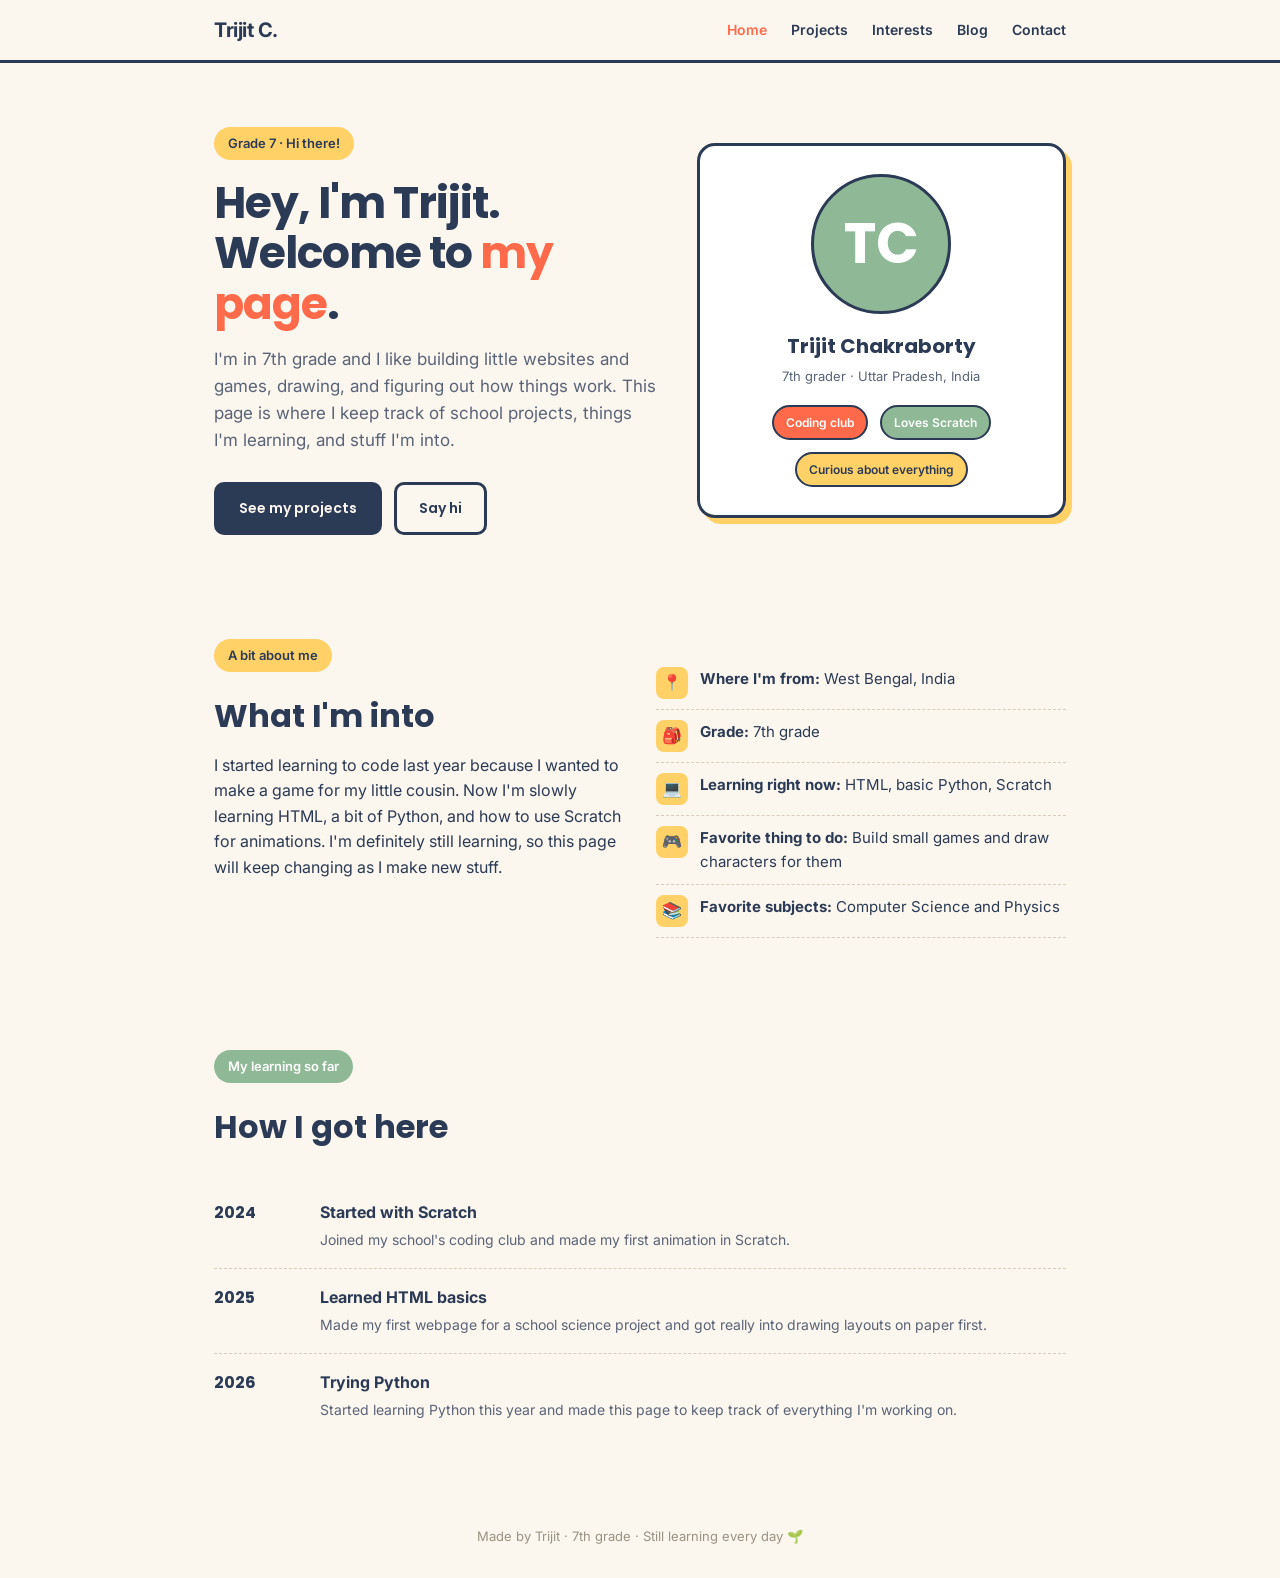
==== index.html @ 59e51087 "Add files via upload" ====
<!DOCTYPE html>
<html lang="en">
<head>
  <meta charset="UTF-8">
  <meta name="viewport" content="width=device-width, initial-scale=1.0">
  <title>Trijit Chakraborty</title>
  <link href="https://fonts.googleapis.com/css2?family=Poppins:wght@500;600;700&family=Inter:wght@400;500;600&display=swap" rel="stylesheet">
  <link rel="stylesheet" href="style.css">
</head>
<body>

<nav>
  <div class="wrap">
    <a href="index.html" class="logo">Trijit C.</a>
    <div class="nav-links">
      <a href="index.html" class="active">Home</a>
      <a href="projects.html">Projects</a>
      <a href="interests.html">Interests</a>
      <a href="blog.html">Blog</a>
      <a href="contact.html">Contact</a>
    </div>
  </div>
</nav>

<header class="hero">
  <div class="wrap hero-grid">
    <div>
      <span class="eyebrow">Grade 7 · Hi there!</span>
      <h1>Hey, I'm Trijit.<br>Welcome to <span>my page</span>.</h1>
      <p class="lead">I'm in 7th grade and I like building little websites and games, drawing, and figuring out how things work. This page is where I keep track of school projects, things I'm learning, and stuff I'm into.</p>
      <div class="btn-row">
        <a href="projects.html" class="btn btn-primary">See my projects</a>
        <a href="contact.html" class="btn btn-secondary">Say hi</a>
      </div>
    </div>
    <div class="avatar-card">
      <div class="avatar-circle">TC</div>
      <h3>Trijit Chakraborty</h3>
      <p>7th grader · Uttar Pradesh, India</p>
      <div class="sticker-row">
        <span class="sticker coral">Coding club</span>
        <span class="sticker sage">Loves Scratch</span>
        <span class="sticker yellow">Curious about everything</span>
      </div>
    </div>
  </div>
</header>

<section id="about">
  <div class="wrap about-grid">
    <div>
      <span class="eyebrow">A bit about me</span>
      <h2>What I'm into</h2>
      <p>I started learning to code last year because I wanted to make a game for my little cousin. Now I'm slowly learning HTML, a bit of Python, and how to use Scratch for animations. I'm definitely still learning, so this page will keep changing as I make new stuff.</p>
    </div>
    <ul class="fact-list">
      <li><div class="icon-box">📍</div><div><strong>Where I'm from:</strong> West Bengal, India</div></li>
      <li><div class="icon-box">🎒</div><div><strong>Grade:</strong> 7th grade</div></li>
      <li><div class="icon-box">💻</div><div><strong>Learning right now:</strong> HTML, basic Python, Scratch</div></li>
      <li><div class="icon-box">🎮</div><div><strong>Favorite thing to do:</strong> Build small games and draw characters for them</div></li>
      <li><div class="icon-box">📚</div><div><strong>Favorite subjects:</strong> Computer Science and Physics</div></li>
    </ul>
  </div>
</section>

<section id="timeline">
  <div class="wrap">
    <div class="section-head">
      <span class="eyebrow">My learning so far</span>
      <h2>How I got here</h2>
    </div>
    <div class="timeline">
      <div class="timeline-item">
        <div class="year">2024</div>
        <div>
          <h4>Started with Scratch</h4>
          <p>Joined my school's coding club and made my first animation in Scratch.</p>
        </div>
      </div>
      <div class="timeline-item">
        <div class="year">2025</div>
        <div>
          <h4>Learned HTML basics</h4>
          <p>Made my first webpage for a school science project and got really into drawing layouts on paper first.</p>
        </div>
      </div>
      <div class="timeline-item">
        <div class="year">2026</div>
        <div>
          <h4>Trying Python</h4>
          <p>Started learning Python this year and made this page to keep track of everything I'm working on.</p>
        </div>
      </div>
    </div>
  </div>
</section>

<footer>
  Made by Trijit · 7th grade · Still learning every day 🌱
</footer>

</body>
</html>
---- style.css ----
* { margin: 0; padding: 0; box-sizing: border-box; }
body {
  font-family: 'Inter', sans-serif;
  background: #FBF6EE;
  color: #2B3A55;
  line-height: 1.6;
}
h1, h2, h3, .display { font-family: 'Poppins', sans-serif; }

.wrap { max-width: 900px; margin: 0 auto; padding: 0 24px; }
section { padding: 56px 0; }

/* nav */
nav { position: sticky; top: 0; z-index: 50; background: #FBF6EE; border-bottom: 3px solid #2B3A55; }
nav .wrap { display: flex; align-items: center; justify-content: space-between; padding: 14px 24px; }
.logo { font-weight: 700; font-size: 20px; letter-spacing: -0.5px; text-decoration: none; color: #2B3A55; }
.nav-links { display: flex; gap: 24px; font-weight: 600; font-size: 14px; }
.nav-links a { color: #2B3A55; text-decoration: none; }
.nav-links a:hover, .nav-links a.active { color: #FF6B4A; }

/* hero */
.hero { padding: 64px 0 48px; }
.hero-grid { display: grid; grid-template-columns: 1.2fr 1fr; gap: 40px; align-items: center; }
.eyebrow {
  display: inline-block; background: #FFD166; color: #2B3A55;
  font-weight: 600; font-size: 13px; padding: 6px 14px; border-radius: 999px; margin-bottom: 18px;
}
.hero h1 { font-size: 44px; font-weight: 700; line-height: 1.15; letter-spacing: -1px; }
.hero h1 span { color: #FF6B4A; }
.hero p.lead { font-size: 17px; color: #5A6478; margin-top: 16px; max-width: 480px; }
.btn-row { display: flex; gap: 12px; margin-top: 28px; flex-wrap: wrap; }
.btn {
  font-family: 'Poppins', sans-serif; font-weight: 600; font-size: 14px;
  padding: 12px 22px; border-radius: 10px; text-decoration: none; display: inline-block;
  border: 3px solid #2B3A55; transition: transform 0.15s ease;
}
.btn:hover { transform: translateY(-2px); }
.btn-primary { background: #2B3A55; color: #FBF6EE; }
.btn-secondary { background: transparent; color: #2B3A55; }

/* avatar card */
.avatar-card {
  background: #fff; border: 3px solid #2B3A55; border-radius: 18px; padding: 28px;
  text-align: center; box-shadow: 6px 6px 0 #FFD166;
}
.avatar-circle {
  width: 140px; height: 140px; margin: 0 auto 16px; border-radius: 50%;
  background: #8FB996; border: 3px solid #2B3A55;
  display: flex; align-items: center; justify-content: center;
  font-size: 56px; font-weight: 700; color: #fff; font-family: 'Poppins', sans-serif;
}
.avatar-card h3 { font-size: 20px; }
.avatar-card p { font-size: 13px; color: #5A6478; margin-top: 4px; }

/* stickers */
.sticker-row { display: flex; gap: 12px; flex-wrap: wrap; justify-content: center; margin-top: 18px; }
.sticker { font-size: 12px; font-weight: 600; padding: 6px 12px; border-radius: 999px; border: 2px solid #2B3A55; }
.sticker.coral { background: #FF6B4A; color: #fff; }
.sticker.sage { background: #8FB996; color: #fff; }
.sticker.yellow { background: #FFD166; color: #2B3A55; }

/* about */
.about-grid { display: grid; grid-template-columns: 1fr 1fr; gap: 32px; align-items: start; }
.about-grid h2 { font-size: 32px; margin-bottom: 12px; }
.fact-list { list-style: none; margin-top: 18px; }
.fact-list li {
  display: flex; gap: 12px; align-items: flex-start;
  padding: 10px 0; border-bottom: 1px dashed #D8CDBB; font-size: 15px;
}
.fact-list li .icon-box {
  flex-shrink: 0; width: 32px; height: 32px; border-radius: 8px;
  background: #FFD166; display: flex; align-items: center; justify-content: center; font-size: 16px;
}

/* section heading */
.section-head { margin-bottom: 32px; }
.section-head .eyebrow { background: #8FB996; color: #fff; }
.section-head h2 { font-size: 32px; }
.section-head p { color: #5A6478; margin-top: 8px; font-size: 15px; }

/* projects */
.project-grid { display: grid; grid-template-columns: repeat(auto-fit, minmax(240px, 1fr)); gap: 20px; }
.project-card { background: #fff; border: 3px solid #2B3A55; border-radius: 16px; padding: 22px; }
.project-card .tag { display: inline-block; font-size: 11px; font-weight: 600; padding: 4px 10px; border-radius: 999px; margin-bottom: 12px; }
.tag.school { background: #E6F1FB; color: #185FA5; }
.tag.club { background: #FAEEDA; color: #854F0B; }
.tag.hobby { background: #FBEAF0; color: #993556; }
.project-card h3 { font-size: 18px; margin-bottom: 6px; }
.project-card p { font-size: 14px; color: #5A6478; }
.project-card .status { margin-top: 14px; font-size: 12px; font-weight: 600; color: #8FB996; }

/* timeline */
.timeline { margin-top: 12px; }
.timeline-item { display: grid; grid-template-columns: 90px 1fr; gap: 16px; padding: 16px 0; border-bottom: 1px dashed #D8CDBB; }
.timeline-item:last-child { border-bottom: none; }
.timeline-item .year { font-weight: 700; font-family: 'Poppins', sans-serif; }
.timeline-item h4 { font-size: 16px; }
.timeline-item p { font-size: 14px; color: #5A6478; margin-top: 4px; }

/* interests */
.interest-grid { display: grid; grid-template-columns: repeat(auto-fit, minmax(150px, 1fr)); gap: 16px; }
.interest-card { background: #fff; border: 3px solid #2B3A55; border-radius: 14px; padding: 20px; text-align: center; }
.interest-card .emoji { font-size: 36px; margin-bottom: 8px; }
.interest-card h3 { font-size: 15px; margin-bottom: 4px; }
.interest-card p { font-size: 12px; color: #5A6478; }

/* contact */
.contact-card { background: #2B3A55; color: #FBF6EE; border-radius: 18px; padding: 40px; text-align: center; }
.contact-card h2 { font-size: 30px; color: #fff; }
.contact-card p { color: #C9CFDD; margin-top: 8px; }
.contact-list { display: flex; gap: 14px; flex-wrap: wrap; justify-content: center; margin-top: 24px; }
.contact-list a {
  background: #FBF6EE; color: #2B3A55; text-decoration: none;
  font-weight: 600; font-size: 13px; padding: 10px 18px; border-radius: 999px;
}
.contact-list a:hover { background: #FFD166; }

/* footer */
footer { text-align: center; padding: 32px 0; font-size: 13px; color: #9A9282; }

@media (max-width: 720px) {
  .hero-grid, .about-grid { grid-template-columns: 1fr; }
  .hero h1 { font-size: 32px; }
  .nav-links { display: none; }
}
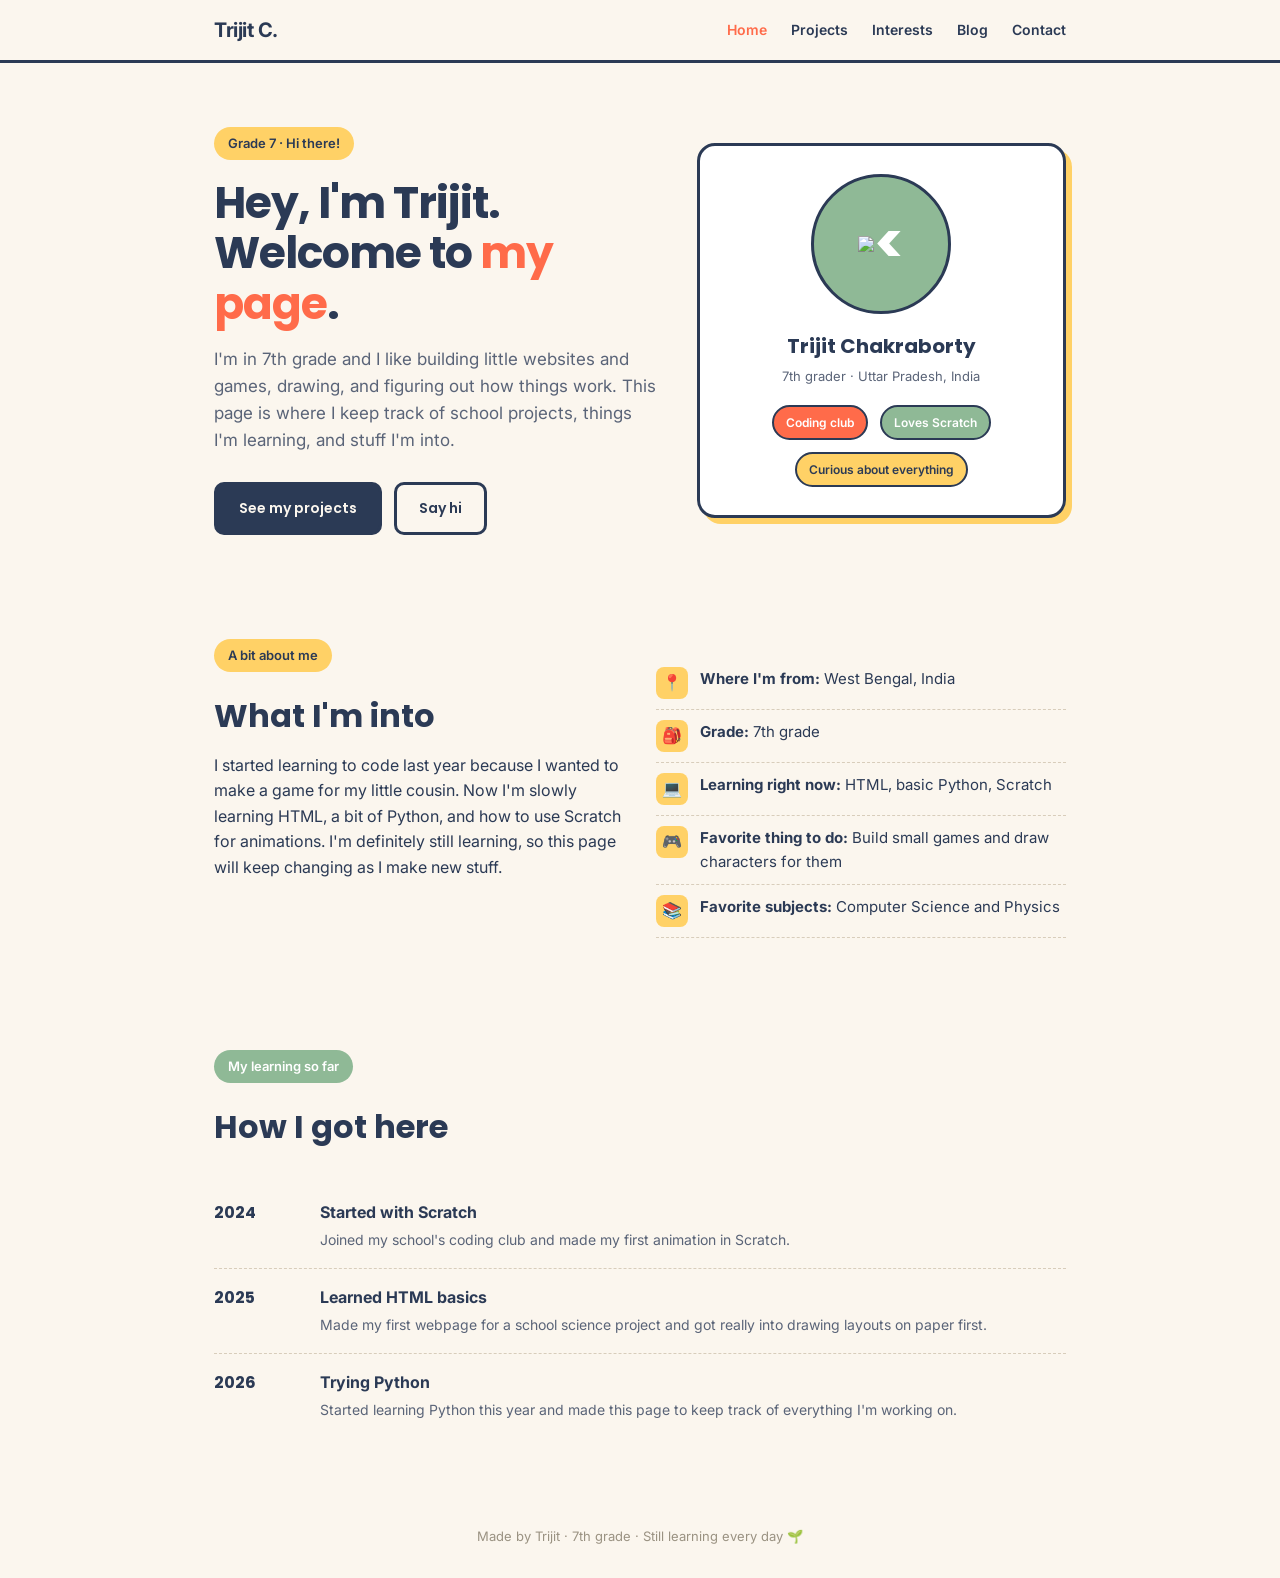
==== commit 55f0b795: "Update index.html" ====
--- a/index.html
+++ b/index.html
@@ -34,7 +34,9 @@
       </div>
     </div>
     <div class="avatar-card">
-      <div class="avatar-circle">TC</div>
+      <div class="avatar-circle">
+        <img src="trijit.jpg"><
+      </div>
       <h3>Trijit Chakraborty</h3>
       <p>7th grader · Uttar Pradesh, India</p>
       <div class="sticker-row">
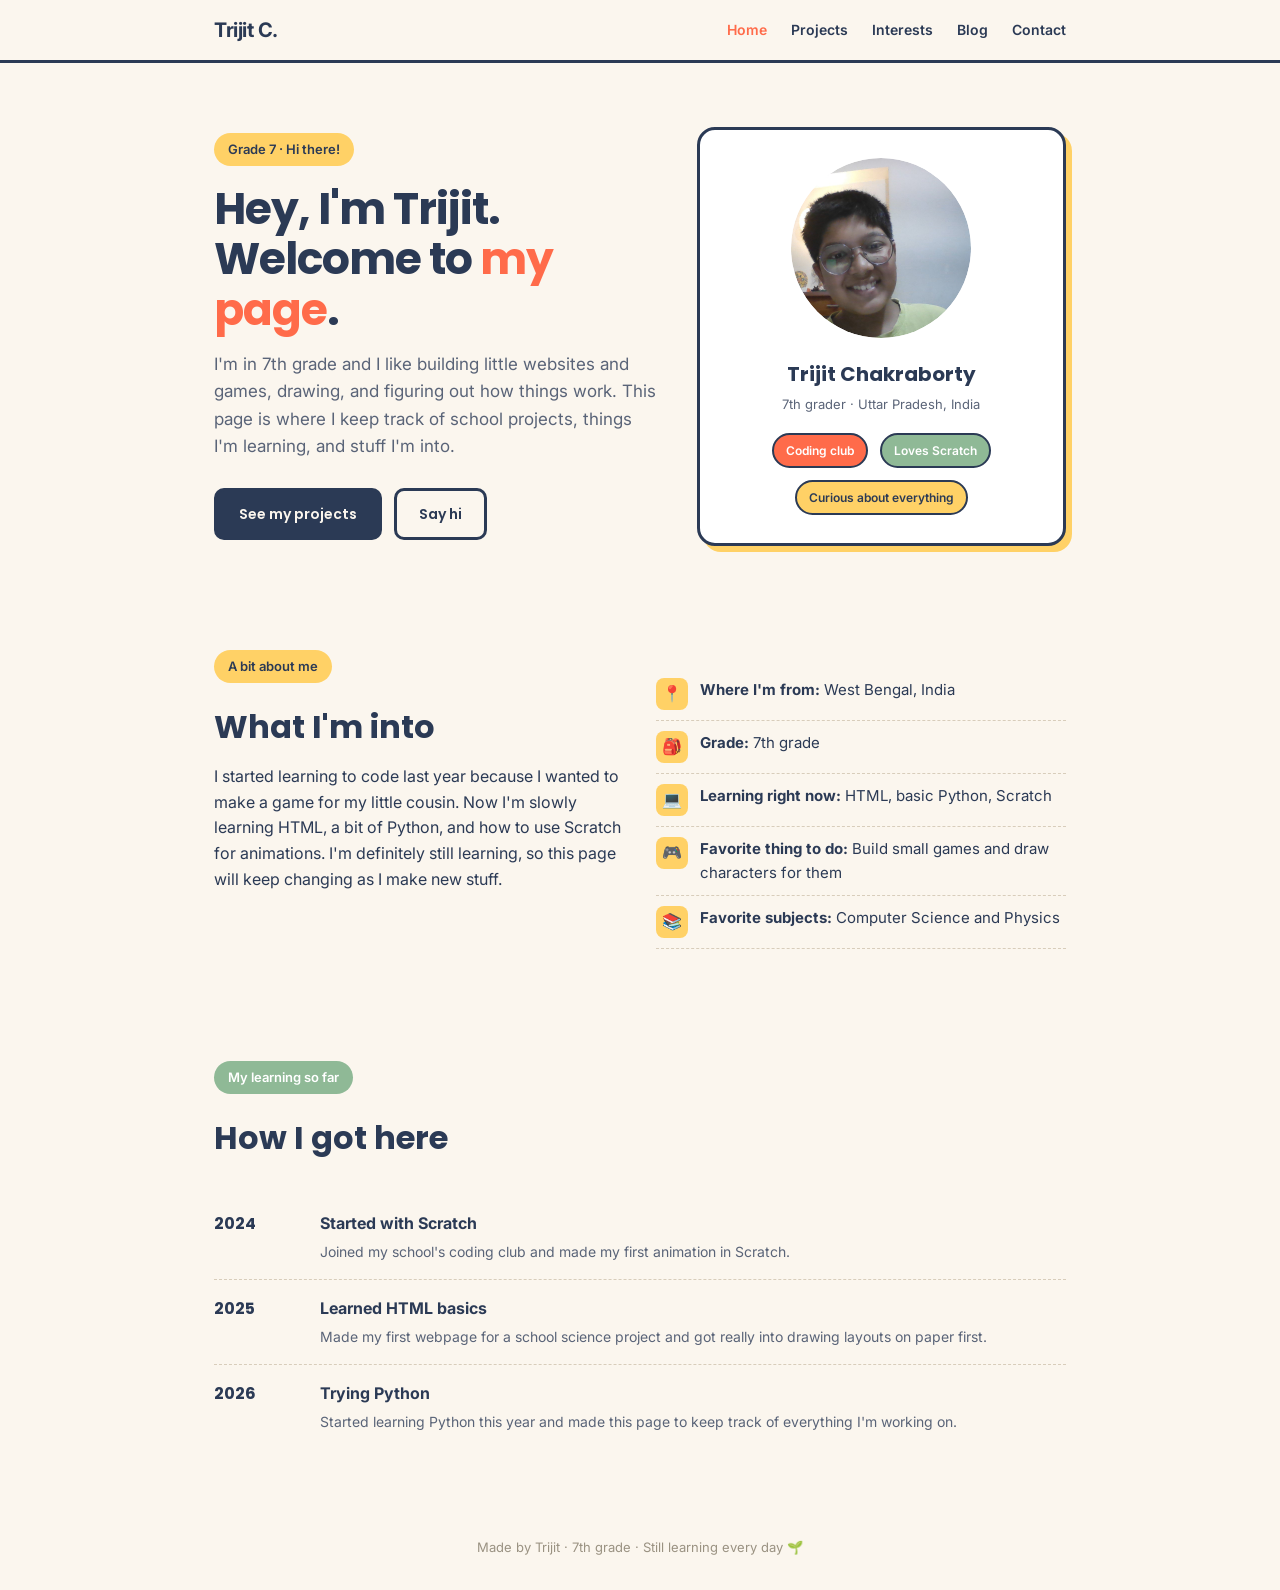
==== commit 88d7a140: "Update index.html" ====
--- a/index.html
+++ b/index.html
@@ -35,7 +35,7 @@
     </div>
     <div class="avatar-card">
       <div class="avatar-circle">
-        <img src="trijit.jpg"><
+        <img src="trijit.jpg">
       </div>
       <h3>Trijit Chakraborty</h3>
       <p>7th grader · Uttar Pradesh, India</p>
--- a/style.css
+++ b/style.css
@@ -44,10 +44,22 @@
   text-align: center; box-shadow: 6px 6px 0 #FFD166;
 }
 .avatar-circle {
-  width: 140px; height: 140px; margin: 0 auto 16px; border-radius: 50%;
-  background: #8FB996; border: 3px solid #2B3A55;
-  display: flex; align-items: center; justify-content: center;
-  font-size: 56px; font-weight: 700; color: #fff; font-family: 'Poppins', sans-serif;
+  width: 180px;
+  height: 180px;
+  border-radius: 50%;
+  overflow: hidden;
+  margin: 0 auto 20px;
+  display: flex;
+  justify-content: center;
+  align-items: center;
+  background: transparent;
+}
+.avatar-circle img {
+   width: 100%;
+  height: 100%;
+  object-fit: cover;
+  border-radius: 50%;
+  display: block;
 }
 .avatar-card h3 { font-size: 20px; }
 .avatar-card p { font-size: 13px; color: #5A6478; margin-top: 4px; }
